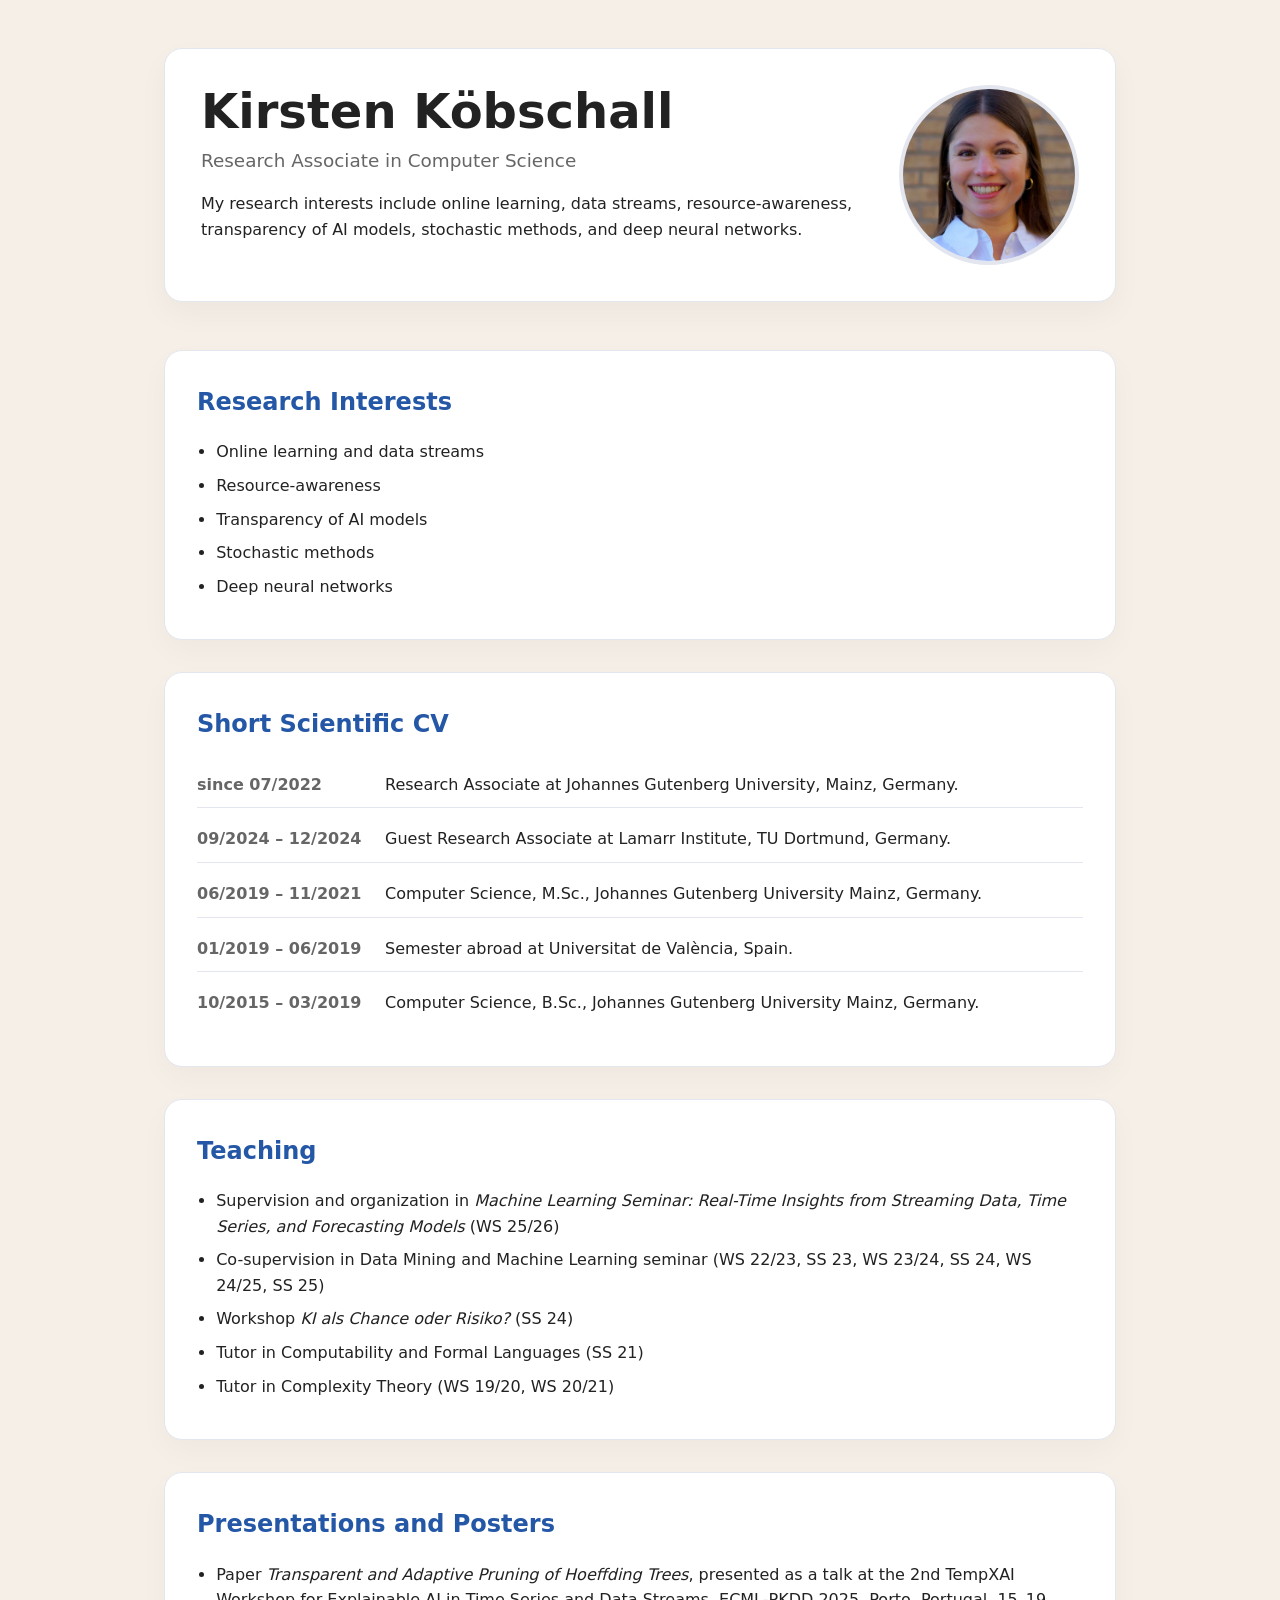
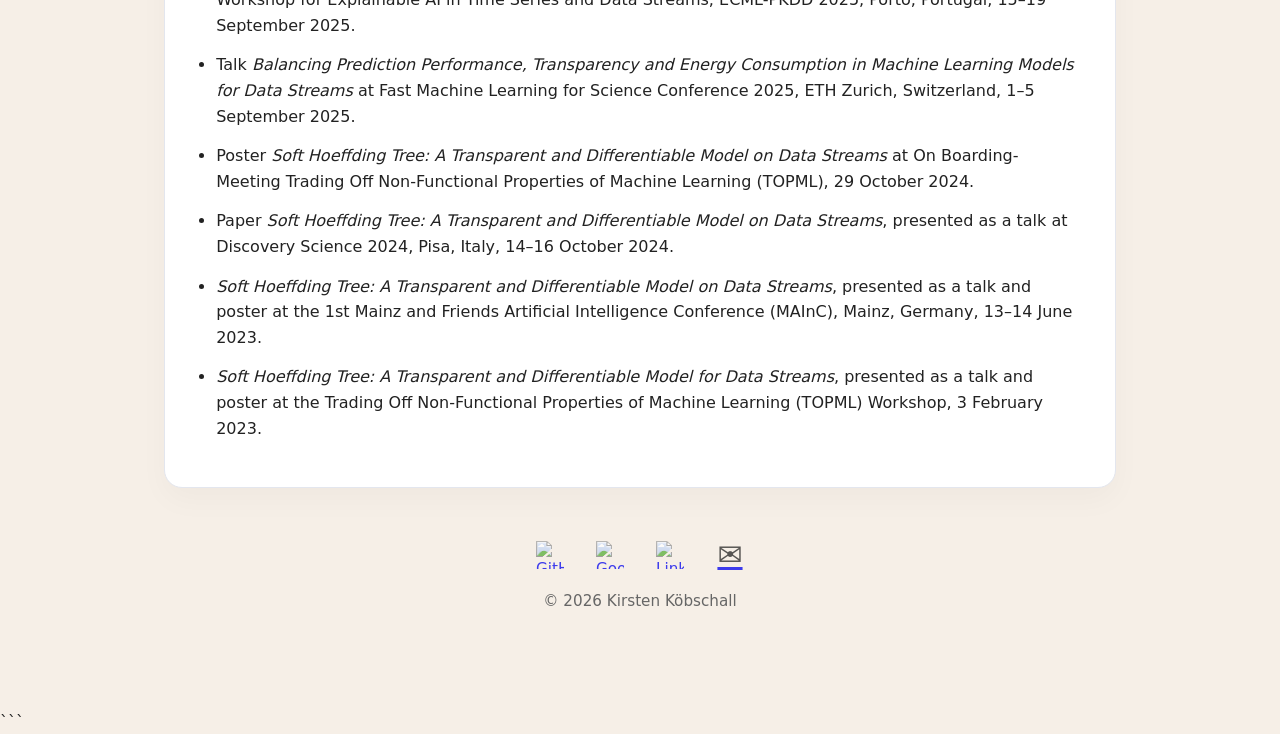
==== index.html @ 7d48ac2c "Initial website" ====
<!DOCTYPE html>
<html lang="en">
<head>
  <meta charset="UTF-8" />
  <meta name="viewport" content="width=device-width, initial-scale=1.0" />
  <title>Kirsten Köbschall</title>

  <style>
    :root {
      --text: #222;
      --muted: #666;
      --accent: #2457a6;
      --background: #f6efe7;
      --card: #ffffff;
      --border: #e3e6ee;
    }

    * {
      box-sizing: border-box;
    }

    body {
      margin: 0;
      font-family: system-ui, -apple-system, BlinkMacSystemFont, "Segoe UI", sans-serif;
      line-height: 1.6;
      color: var(--text);
      background: var(--background);
    }

    .page {
      max-width: 1000px;
      margin: 0 auto;
      padding: 48px 24px 80px;
    }

    header {
      display: flex;
      align-items: flex-start;
      justify-content: space-between;
      gap: 32px;
      margin-bottom: 48px;
      padding: 36px;
      background: var(--card);
      border: 1px solid var(--border);
      border-radius: 18px;
      box-shadow: 0 12px 30px rgba(0, 0, 0, 0.04);
    }

    .intro {
      flex: 1;
    }

    h1 {
      margin: 0 0 8px;
      font-size: clamp(2rem, 5vw, 3rem);
      line-height: 1.1;
    }

    .subtitle {
      margin: 0;
      font-size: 1.15rem;
      color: var(--muted);
    }

    .profile-photo {
      width: 180px;
      height: 180px;
      object-fit: cover;
      border-radius: 50%;
      border: 4px solid var(--border);
      flex-shrink: 0;
    }

    section {
      margin-bottom: 32px;
      padding: 32px;
      background: var(--card);
      border: 1px solid var(--border);
      border-radius: 18px;
      box-shadow: 0 12px 30px rgba(0, 0, 0, 0.03);
    }

    h2 {
      margin-top: 0;
      margin-bottom: 18px;
      color: var(--accent);
      font-size: 1.5rem;
    }

    ul {
      padding-left: 1.2rem;
      margin-bottom: 0;
    }

    li {
      margin-bottom: 8px;
    }

    .cv-list {
      list-style: none;
      padding-left: 0;
    }

    .cv-list li {
      display: grid;
      grid-template-columns: 170px 1fr;
      gap: 18px;
      padding: 10px 0;
      border-bottom: 1px solid var(--border);
    }

    .cv-list li:last-child {
      border-bottom: none;
    }

    .date {
      font-weight: 600;
      color: var(--muted);
    }

    .presentation-list li {
      margin-bottom: 14px;
    }

    footer {
      margin-top: 48px;
      text-align: center;
      color: var(--muted);
      font-size: 0.95rem;
    }

    @media (max-width: 700px) {
      header {
        flex-direction: column-reverse;
        align-items: center;
        text-align: center;
      }

      .profile-photo {
        width: 150px;
        height: 150px;
      }

      .cv-list li {
        grid-template-columns: 1fr;
        gap: 4px;
      }

      section {
        padding: 24px;
      }
    }
	
	.footer-links { display: flex; justify-content: center; align-items: center; gap: 22px; margin-bottom: 14px; } .footer-links a { display: inline-flex; align-items: center; justify-content: center; width: 38px; height: 38px; opacity: 0.75; transition: opacity 0.2s ease, transform 0.2s ease; } .footer-links a:hover { opacity: 1; transform: translateY(-2px); } .footer-links img { width: 28px; height: 28px; } .email-icon { font-size: 30px; line-height: 1; color: #222; }
  </style>
</head>

<body>
  <main class="page">
    <header>
      <div class="intro">
        <h1>Kirsten Köbschall</h1>
        <p class="subtitle">
          Research Associate in Computer Science
        </p>
        <p>
          My research interests include online learning, data streams,
          resource-awareness, transparency of AI models, stochastic methods,
          and deep neural networks.
        </p>
      </div>

      <img
        src="portrait.jpeg"
        alt="Portrait of Kirsten Köbschall"
        class="profile-photo"
      />
    </header>

    <section>
      <h2>Research Interests</h2>
      <ul>
        <li>Online learning and data streams</li>
        <li>Resource-awareness</li>
        <li>Transparency of AI models</li>
        <li>Stochastic methods</li>
        <li>Deep neural networks</li>
      </ul>
    </section>

    <section>
      <h2>Short Scientific CV</h2>
      <ul class="cv-list">
        <li>
          <span class="date">since 07/2022</span>
          <span>Research Associate at Johannes Gutenberg University, Mainz, Germany.</span>
        </li>
        <li>
          <span class="date">09/2024 – 12/2024</span>
          <span>Guest Research Associate at Lamarr Institute, TU Dortmund, Germany.</span>
        </li>
        <li>
          <span class="date">06/2019 – 11/2021</span>
          <span>Computer Science, M.Sc., Johannes Gutenberg University Mainz, Germany.</span>
        </li>
        <li>
          <span class="date">01/2019 – 06/2019</span>
          <span>Semester abroad at Universitat de València, Spain.</span>
        </li>
        <li>
          <span class="date">10/2015 – 03/2019</span>
          <span>Computer Science, B.Sc., Johannes Gutenberg University Mainz, Germany.</span>
        </li>
      </ul>
    </section>

    <section>
      <h2>Teaching</h2>
      <ul>
        <li>
          Supervision and organization in
          <em>Machine Learning Seminar: Real-Time Insights from Streaming Data,
          Time Series, and Forecasting Models</em> (WS 25/26)
        </li>
        <li>
          Co-supervision in Data Mining and Machine Learning seminar
          (WS 22/23, SS 23, WS 23/24, SS 24, WS 24/25, SS 25)
        </li>
        <li>
          Workshop <em>KI als Chance oder Risiko?</em> (SS 24)
        </li>
        <li>
          Tutor in Computability and Formal Languages (SS 21)
        </li>
        <li>
          Tutor in Complexity Theory (WS 19/20, WS 20/21)
        </li>
      </ul>
    </section>

    <section>
      <h2>Presentations and Posters</h2>
      <ul class="presentation-list">
        <li>
          Paper <em>Transparent and Adaptive Pruning of Hoeffding Trees</em>,
          presented as a talk at the 2nd TempXAI Workshop for Explainable AI in
          Time Series and Data Streams, ECML-PKDD 2025, Porto, Portugal,
          15–19 September 2025.
        </li>
        <li>
          Talk <em>Balancing Prediction Performance, Transparency and Energy
          Consumption in Machine Learning Models for Data Streams</em> at Fast
          Machine Learning for Science Conference 2025, ETH Zurich, Switzerland,
          1–5 September 2025.
        </li>
        <li>
          Poster <em>Soft Hoeffding Tree: A Transparent and Differentiable Model
          on Data Streams</em> at On Boarding-Meeting Trading Off Non-Functional
          Properties of Machine Learning (TOPML), 29 October 2024.
        </li>
        <li>
          Paper <em>Soft Hoeffding Tree: A Transparent and Differentiable Model
          on Data Streams</em>, presented as a talk at Discovery Science 2024,
          Pisa, Italy, 14–16 October 2024.
        </li>
        <li>
          <em>Soft Hoeffding Tree: A Transparent and Differentiable Model on Data
          Streams</em>, presented as a talk and poster at the 1st Mainz and
          Friends Artificial Intelligence Conference (MAInC), Mainz, Germany,
          13–14 June 2023.
        </li>
        <li>
          <em>Soft Hoeffding Tree: A Transparent and Differentiable Model for Data
          Streams</em>, presented as a talk and poster at the Trading Off
          Non-Functional Properties of Machine Learning (TOPML) Workshop,
          3 February 2023.
        </li>
      </ul>
    </section>
	
	<footer> <div class="footer-links"> <a href="https://github.com/kirstenml" target="_blank" rel="noopener noreferrer" aria-label="GitHub"> <img src="https://cdn.jsdelivr.net/npm/simple-icons@v11/icons/github.svg" alt="GitHub" /> </a> <a href="https://scholar.google.com/citations?hl=de&user=6KMESOwAAAAJ" target="_blank" rel="noopener noreferrer" aria-label="Google Scholar"> <img src="https://cdn.jsdelivr.net/npm/simple-icons@v11/icons/googlescholar.svg" alt="Google Scholar" /> </a> <a href="https://www.linkedin.com/in/YOUR-LINKEDIN-USERNAME/" target="_blank" rel="noopener noreferrer" aria-label="LinkedIn"> <img src="https://cdn.jsdelivr.net/npm/simple-icons@v11/icons/linkedin.svg" alt="LinkedIn" /> </a> <a href="mailto:koebschall@uni-mainz.de" aria-label="Email"> <span class="email-icon">✉</span> </a> </div> <p>© 2026 Kirsten Köbschall</p> </footer>
  </main>
</body>
</html>
```
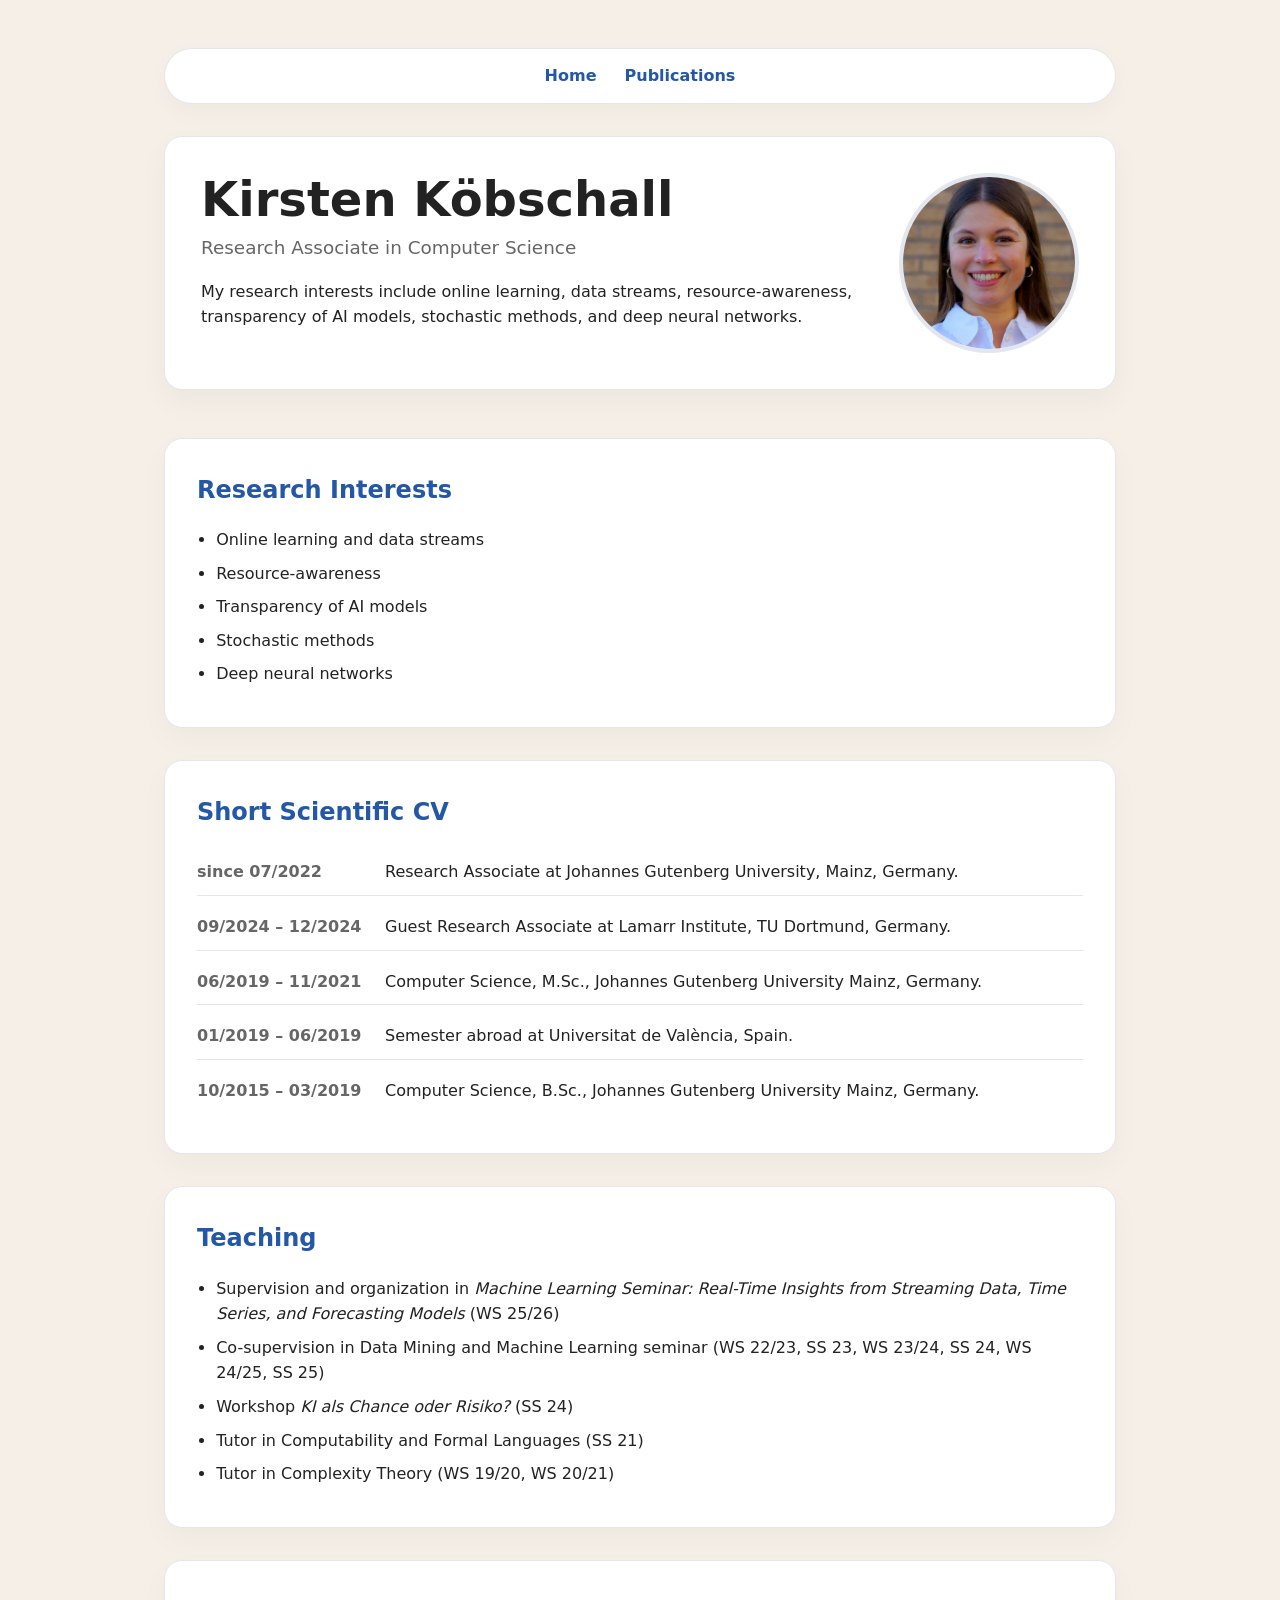
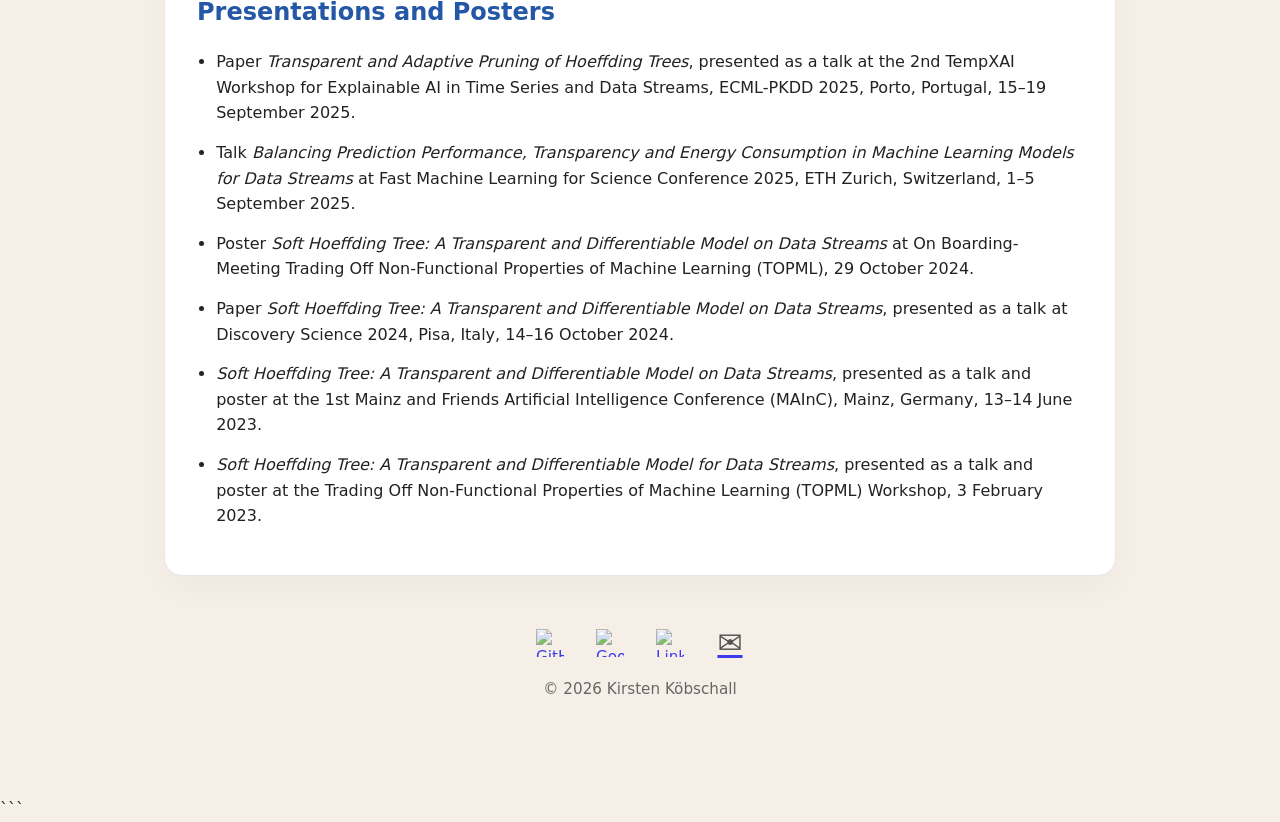
==== commit ad1de518: "Add publications" ====
--- a/index.html
+++ b/index.html
@@ -4,159 +4,15 @@
   <meta charset="UTF-8" />
   <meta name="viewport" content="width=device-width, initial-scale=1.0" />
   <title>Kirsten Köbschall</title>
-
-  <style>
-    :root {
-      --text: #222;
-      --muted: #666;
-      --accent: #2457a6;
-      --background: #f6efe7;
-      --card: #ffffff;
-      --border: #e3e6ee;
-    }
-
-    * {
-      box-sizing: border-box;
-    }
-
-    body {
-      margin: 0;
-      font-family: system-ui, -apple-system, BlinkMacSystemFont, "Segoe UI", sans-serif;
-      line-height: 1.6;
-      color: var(--text);
-      background: var(--background);
-    }
-
-    .page {
-      max-width: 1000px;
-      margin: 0 auto;
-      padding: 48px 24px 80px;
-    }
-
-    header {
-      display: flex;
-      align-items: flex-start;
-      justify-content: space-between;
-      gap: 32px;
-      margin-bottom: 48px;
-      padding: 36px;
-      background: var(--card);
-      border: 1px solid var(--border);
-      border-radius: 18px;
-      box-shadow: 0 12px 30px rgba(0, 0, 0, 0.04);
-    }
-
-    .intro {
-      flex: 1;
-    }
-
-    h1 {
-      margin: 0 0 8px;
-      font-size: clamp(2rem, 5vw, 3rem);
-      line-height: 1.1;
-    }
-
-    .subtitle {
-      margin: 0;
-      font-size: 1.15rem;
-      color: var(--muted);
-    }
-
-    .profile-photo {
-      width: 180px;
-      height: 180px;
-      object-fit: cover;
-      border-radius: 50%;
-      border: 4px solid var(--border);
-      flex-shrink: 0;
-    }
-
-    section {
-      margin-bottom: 32px;
-      padding: 32px;
-      background: var(--card);
-      border: 1px solid var(--border);
-      border-radius: 18px;
-      box-shadow: 0 12px 30px rgba(0, 0, 0, 0.03);
-    }
-
-    h2 {
-      margin-top: 0;
-      margin-bottom: 18px;
-      color: var(--accent);
-      font-size: 1.5rem;
-    }
-
-    ul {
-      padding-left: 1.2rem;
-      margin-bottom: 0;
-    }
-
-    li {
-      margin-bottom: 8px;
-    }
-
-    .cv-list {
-      list-style: none;
-      padding-left: 0;
-    }
-
-    .cv-list li {
-      display: grid;
-      grid-template-columns: 170px 1fr;
-      gap: 18px;
-      padding: 10px 0;
-      border-bottom: 1px solid var(--border);
-    }
-
-    .cv-list li:last-child {
-      border-bottom: none;
-    }
-
-    .date {
-      font-weight: 600;
-      color: var(--muted);
-    }
-
-    .presentation-list li {
-      margin-bottom: 14px;
-    }
-
-    footer {
-      margin-top: 48px;
-      text-align: center;
-      color: var(--muted);
-      font-size: 0.95rem;
-    }
-
-    @media (max-width: 700px) {
-      header {
-        flex-direction: column-reverse;
-        align-items: center;
-        text-align: center;
-      }
-
-      .profile-photo {
-        width: 150px;
-        height: 150px;
-      }
-
-      .cv-list li {
-        grid-template-columns: 1fr;
-        gap: 4px;
-      }
-
-      section {
-        padding: 24px;
-      }
-    }
-	
-	.footer-links { display: flex; justify-content: center; align-items: center; gap: 22px; margin-bottom: 14px; } .footer-links a { display: inline-flex; align-items: center; justify-content: center; width: 38px; height: 38px; opacity: 0.75; transition: opacity 0.2s ease, transform 0.2s ease; } .footer-links a:hover { opacity: 1; transform: translateY(-2px); } .footer-links img { width: 28px; height: 28px; } .email-icon { font-size: 30px; line-height: 1; color: #222; }
-  </style>
+  <link rel="stylesheet" href="style.css" />
 </head>
 
 <body>
   <main class="page">
+	<nav class="menu">
+	  <a href="index.html">Home</a>
+	  <a href="publications.html">Publications</a>
+	</nav>
     <header>
       <div class="intro">
         <h1>Kirsten Köbschall</h1>
@@ -278,7 +134,7 @@
       </ul>
     </section>
 	
-	<footer> <div class="footer-links"> <a href="https://github.com/kirstenml" target="_blank" rel="noopener noreferrer" aria-label="GitHub"> <img src="https://cdn.jsdelivr.net/npm/simple-icons@v11/icons/github.svg" alt="GitHub" /> </a> <a href="https://scholar.google.com/citations?hl=de&user=6KMESOwAAAAJ" target="_blank" rel="noopener noreferrer" aria-label="Google Scholar"> <img src="https://cdn.jsdelivr.net/npm/simple-icons@v11/icons/googlescholar.svg" alt="Google Scholar" /> </a> <a href="https://www.linkedin.com/in/YOUR-LINKEDIN-USERNAME/" target="_blank" rel="noopener noreferrer" aria-label="LinkedIn"> <img src="https://cdn.jsdelivr.net/npm/simple-icons@v11/icons/linkedin.svg" alt="LinkedIn" /> </a> <a href="mailto:koebschall@uni-mainz.de" aria-label="Email"> <span class="email-icon">✉</span> </a> </div> <p>© 2026 Kirsten Köbschall</p> </footer>
+	<footer> <div class="footer-links"> <a href="https://github.com/kirstenml" target="_blank" rel="noopener noreferrer" aria-label="GitHub"> <img src="https://cdn.jsdelivr.net/npm/simple-icons@v11/icons/github.svg" alt="GitHub" /> </a> <a href="https://scholar.google.com/citations?hl=de&user=6KMESOwAAAAJ" target="_blank" rel="noopener noreferrer" aria-label="Google Scholar"> <img src="https://cdn.jsdelivr.net/npm/simple-icons@v11/icons/googlescholar.svg" alt="Google Scholar" /> </a> <a href="https://www.linkedin.com/in/kirsten-k%C3%B6bschall-709839232/" target="_blank" rel="noopener noreferrer" aria-label="LinkedIn"> <img src="https://cdn.jsdelivr.net/npm/simple-icons@v11/icons/linkedin.svg" alt="LinkedIn" /> </a> <a href="mailto:koebschall@uni-mainz.de" aria-label="Email"> <span class="email-icon">✉</span> </a> </div> <p>© 2026 Kirsten Köbschall</p> </footer>
   </main>
 </body>
 </html>
--- a/style.css
+++ b/style.css
@@ -0,0 +1,244 @@
+:root {
+  --text: #222;
+  --muted: #666;
+  --accent: #2457a6;
+  --background: #f6efe7;
+  --card: #ffffff;
+  --border: #e3e6ee;
+}
+
+* {
+  box-sizing: border-box;
+}
+
+body {
+  margin: 0;
+  font-family: system-ui, -apple-system, BlinkMacSystemFont, "Segoe UI", sans-serif;
+  line-height: 1.6;
+  color: var(--text);
+  background: var(--background);
+}
+
+.page {
+  max-width: 1000px;
+  margin: 0 auto;
+  padding: 48px 24px 80px;
+}
+
+.menu {
+  display: flex;
+  justify-content: center;
+  gap: 28px;
+  margin-bottom: 32px;
+  padding: 14px 24px;
+  background: var(--card);
+  border: 1px solid var(--border);
+  border-radius: 999px;
+  box-shadow: 0 8px 24px rgba(0, 0, 0, 0.03);
+}
+
+.menu a {
+  color: var(--accent);
+  text-decoration: none;
+  font-weight: 600;
+}
+
+.menu a:hover {
+  text-decoration: underline;
+}
+
+header {
+  display: flex;
+  align-items: flex-start;
+  justify-content: space-between;
+  gap: 32px;
+  margin-bottom: 48px;
+  padding: 36px;
+  background: var(--card);
+  border: 1px solid var(--border);
+  border-radius: 18px;
+  box-shadow: 0 12px 30px rgba(0, 0, 0, 0.04);
+}
+
+.intro {
+  flex: 1;
+}
+
+h1 {
+  margin: 0 0 8px;
+  font-size: clamp(2rem, 5vw, 3rem);
+  line-height: 1.1;
+}
+
+.subtitle {
+  margin: 0;
+  font-size: 1.15rem;
+  color: var(--muted);
+}
+
+.profile-photo {
+  width: 180px;
+  height: 180px;
+  object-fit: cover;
+  border-radius: 50%;
+  border: 4px solid var(--border);
+  flex-shrink: 0;
+}
+
+section {
+  margin-bottom: 32px;
+  padding: 32px;
+  background: var(--card);
+  border: 1px solid var(--border);
+  border-radius: 18px;
+  box-shadow: 0 12px 30px rgba(0, 0, 0, 0.03);
+}
+
+h2 {
+  margin-top: 0;
+  margin-bottom: 18px;
+  color: var(--accent);
+  font-size: 1.5rem;
+}
+
+ul {
+  padding-left: 1.2rem;
+  margin-bottom: 0;
+}
+
+li {
+  margin-bottom: 8px;
+}
+
+.cv-list {
+  list-style: none;
+  padding-left: 0;
+}
+
+.cv-list li {
+  display: grid;
+  grid-template-columns: 170px 1fr;
+  gap: 18px;
+  padding: 10px 0;
+  border-bottom: 1px solid var(--border);
+}
+
+.cv-list li:last-child {
+  border-bottom: none;
+}
+
+.date {
+  font-weight: 600;
+  color: var(--muted);
+}
+
+.presentation-list li {
+  margin-bottom: 14px;
+}
+
+.publication {
+  margin-bottom: 24px;
+  padding-bottom: 20px;
+  border-bottom: 1px solid var(--border);
+}
+
+.publication:last-child {
+  border-bottom: none;
+  margin-bottom: 0;
+  padding-bottom: 0;
+}
+
+.publication-title {
+  margin: 0 0 6px;
+  font-weight: 700;
+  font-size: 1.05rem;
+}
+
+.publication-authors,
+.publication-venue {
+  margin: 4px 0;
+  color: var(--muted);
+}
+
+.publication-links {
+  margin-top: 8px;
+}
+
+.publication-links a {
+  color: var(--accent);
+  font-weight: 600;
+  text-decoration: none;
+  margin-right: 12px;
+}
+
+.publication-links a:hover {
+  text-decoration: underline;
+}
+
+footer {
+  margin-top: 48px;
+  text-align: center;
+  color: var(--muted);
+  font-size: 0.95rem;
+}
+
+.footer-links {
+  display: flex;
+  justify-content: center;
+  align-items: center;
+  gap: 22px;
+  margin-bottom: 14px;
+}
+
+.footer-links a {
+  display: inline-flex;
+  align-items: center;
+  justify-content: center;
+  width: 38px;
+  height: 38px;
+  opacity: 0.75;
+  transition: opacity 0.2s ease, transform 0.2s ease;
+}
+
+.footer-links a:hover {
+  opacity: 1;
+  transform: translateY(-2px);
+}
+
+.footer-links img {
+  width: 28px;
+  height: 28px;
+}
+
+.email-icon {
+  font-size: 30px;
+  line-height: 1;
+  color: #222;
+}
+
+@media (max-width: 700px) {
+  .menu {
+    gap: 18px;
+    flex-wrap: wrap;
+  }
+
+  header {
+    flex-direction: column-reverse;
+    align-items: center;
+    text-align: center;
+  }
+
+  .profile-photo {
+    width: 150px;
+    height: 150px;
+  }
+
+  .cv-list li {
+    grid-template-columns: 1fr;
+    gap: 4px;
+  }
+
+  section {
+    padding: 24px;
+  }
+}
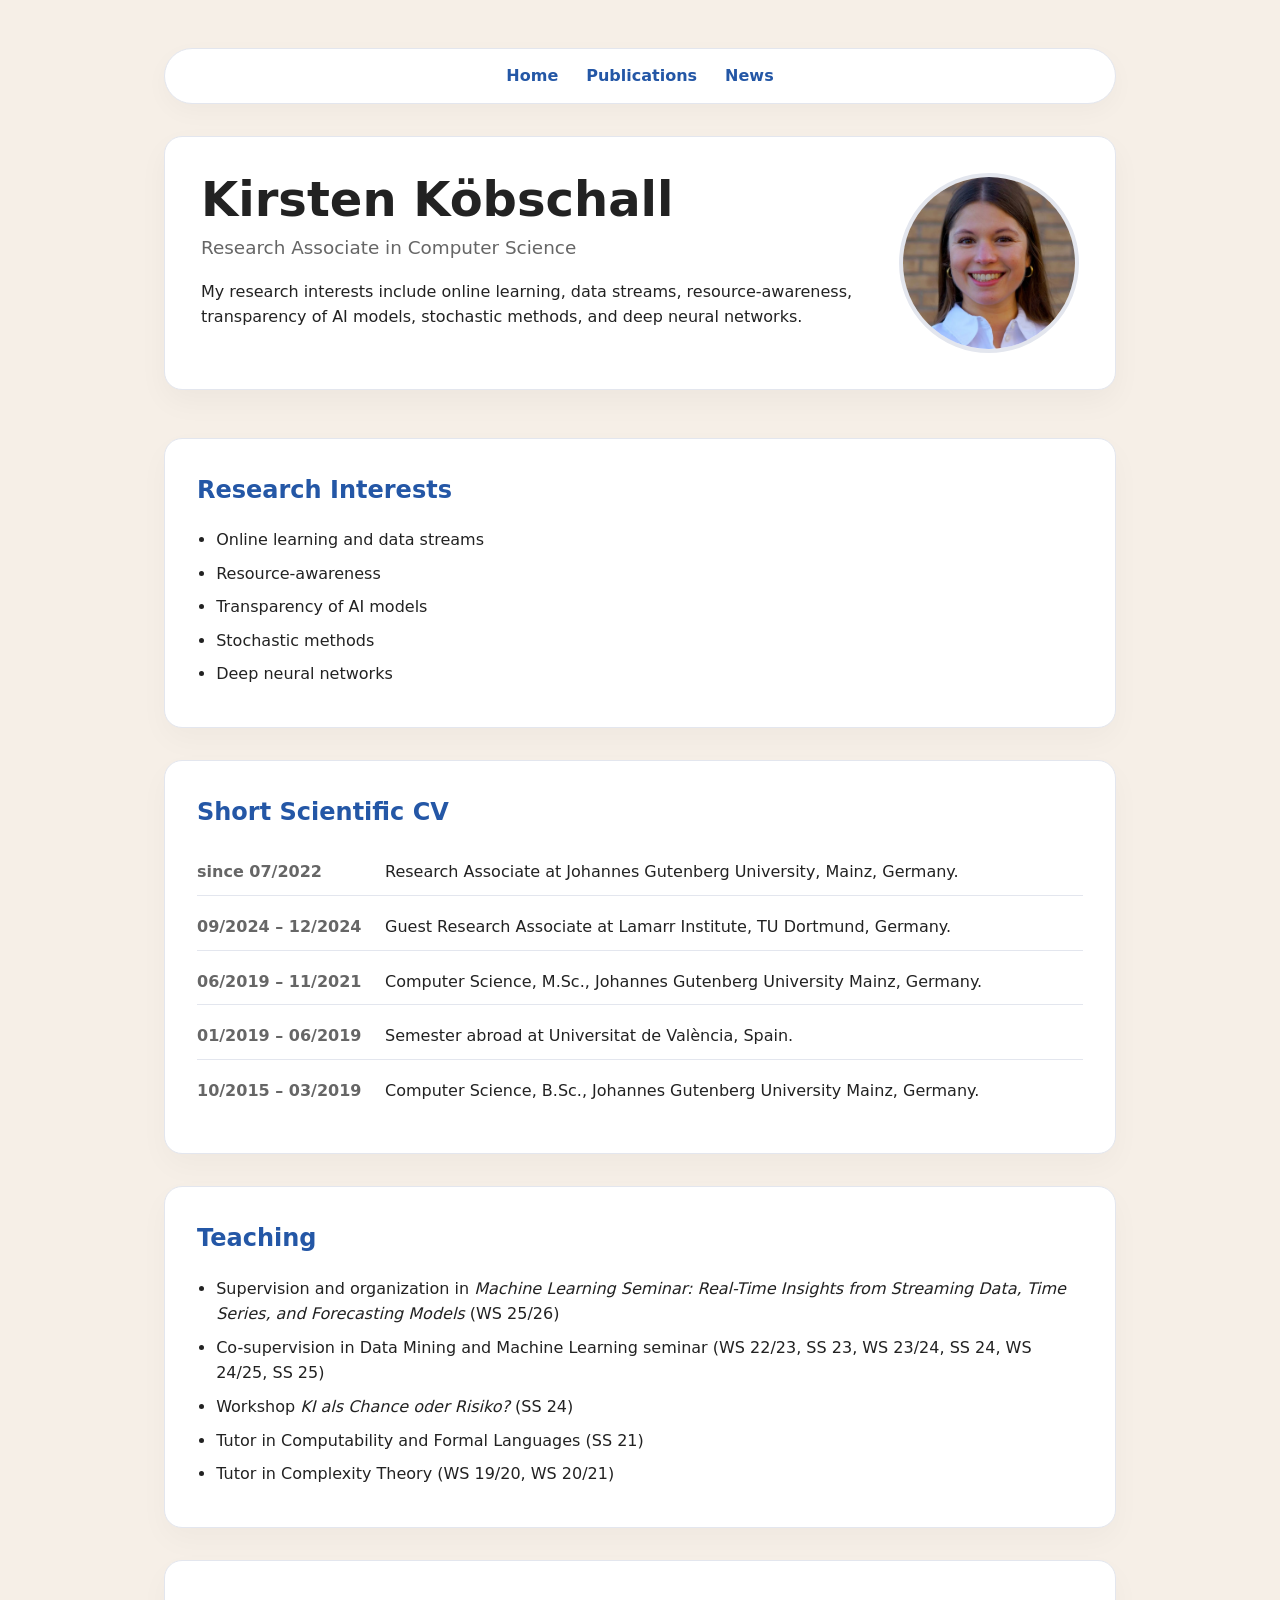
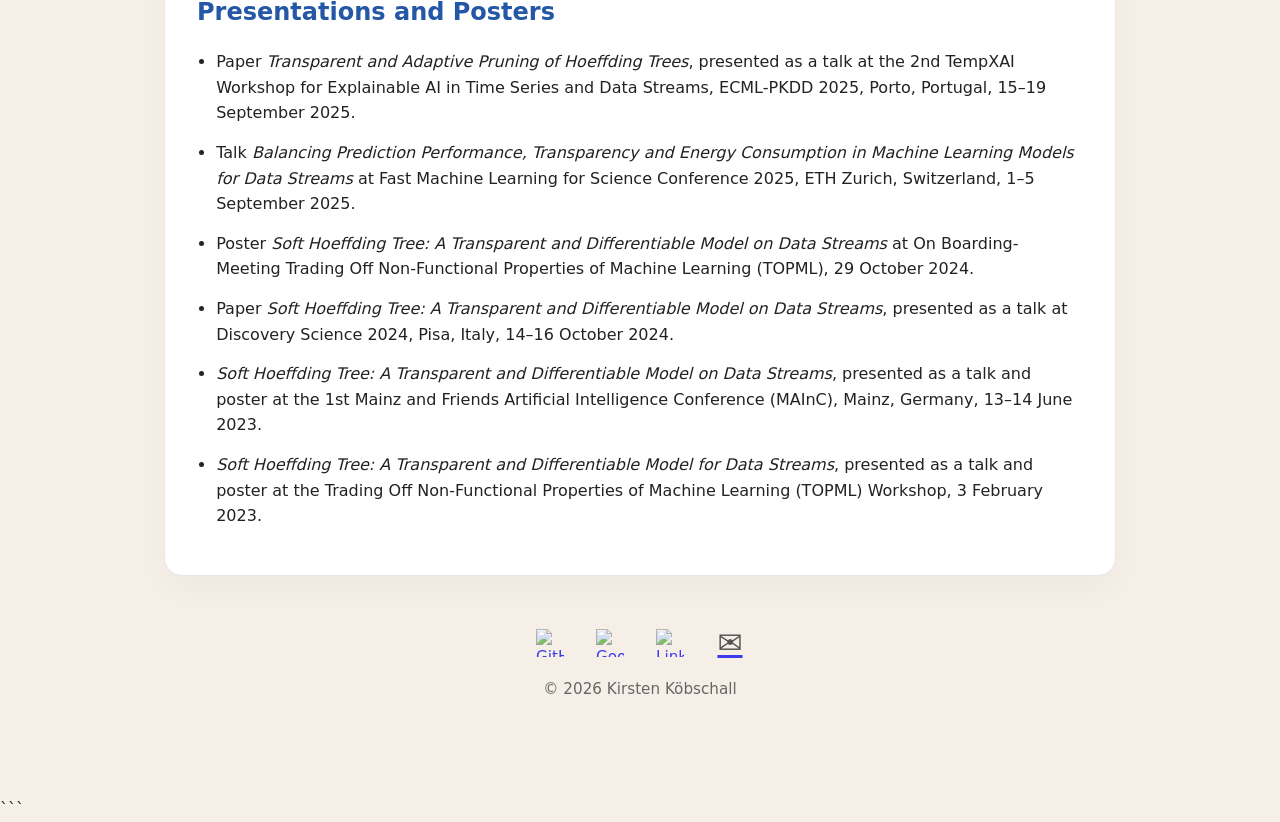
==== commit 91f07531: "Add news" ====
--- a/index.html
+++ b/index.html
@@ -12,6 +12,7 @@
 	<nav class="menu">
 	  <a href="index.html">Home</a>
 	  <a href="publications.html">Publications</a>
+	  <a href="news.html">News</a>
 	</nav>
     <header>
       <div class="intro">
